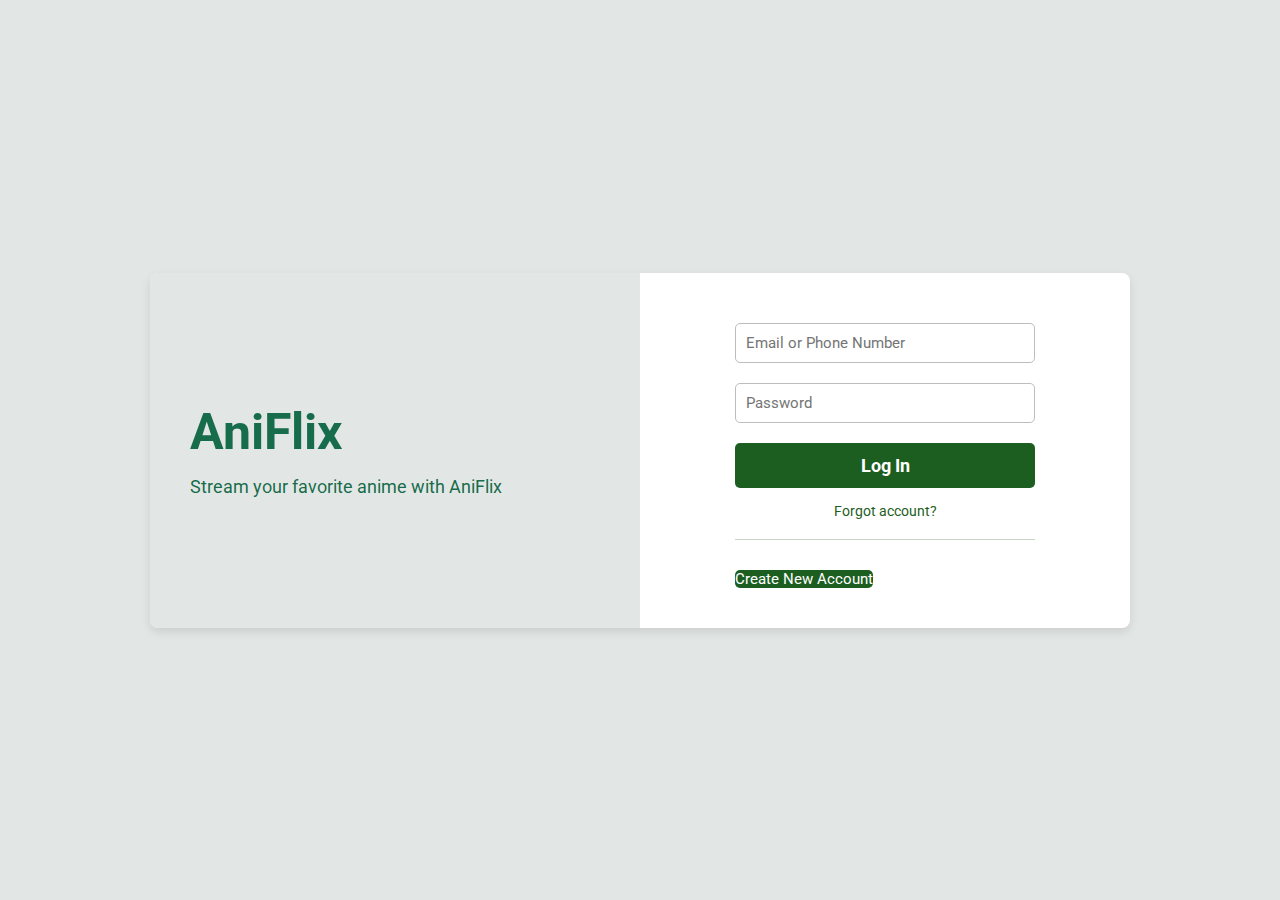
==== index.html @ 0716c6ec "login website" ====
<!DOCTYPE html>
<html lang="en">
  <head>
    <meta charset="UTF-8" />
    <meta name="viewport" content="width=device-width, initial-scale=1.0" />
    <title>Log in and Sign up</title>
    <link rel="stylesheet" href="style.css" />
  </head>

  <body>
    <div class="container">
      <div class="left-section">
        <h1 class="logo">AniFlix</h1>
        <p class="text">Stream your favorite anime with AniFlix</p>
      </div>

      <div class="right-section">
        <form class="login-form">
          <input
            type="text"
            placeholder="Email or Phone Number"
            class="input-field"
            required
          />
          <input
            type="password"
            placeholder="Password"
            class="input-field"
            required
          />
          <button type="submit" class="login-btn">Log In</button>
          <a href="#" class="forgot-password">Forgot account?</a>
          <div class="divider"></div>
          <button type="button" class="signup-btn">Create New Account</button>
        </form>
      </div>
    </div>
  </body>
</html>
---- style.css ----
@import url('https://fonts.googleapis.com/css2?family=Roboto:wght@300;400;500;700&display=swap');
*{
    margin: 0;
    padding: 0;
    box-sizing: border-box;
    font-family: 'Roboto', sans-serif;
    list-style: none;
    text-decoration: none;
    scroll-padding-top: 2rem;
    scroll-behavior: smooth;
}

body{
    display: flex;
    justify-content: center;
    align-items: center;
    min-height: 100vh;
    background-color: #d8dddcbe;
}

.container{
    display: flex;
    max-width: 980px;
    width:100%;
    background-color: white;
    border-radius: 8px;
    box-shadow: 0 4px 10px rgba(0, 0, 0, 0.1);
    overflow: hidden;
}

.left-section{
    flex: 1;
    padding: 40px;
    background-color: #d8dddcbe;
    color: #116947fa;
    display: flex;
    flex-direction: column;
    justify-content: center;
    text-align: left;
}

.logo{
    font-size: 50px;
    font-weight: bold;
    margin-bottom: 15px;
    transition: 0.4s;
}

.text{
    transition: 0.4s;
}

.logo:hover::after{
    width: 100%;
}

.text:hover::after{
    width:100%;
}

.left-section{
    font-size: 18px;
}

.right-section{
    flex: 1;
    padding: 40px;
    display: flex;
    flex-direction: column;
    justify-content: center;
}

.login-form{
    width: 100%;
    max-width: 300px;
    margin: auto;
}

.input-field{
    width: 100%;
    padding: 10px;
    margin: 10px 0;
    font-size: 15px;
    border: 1px solid #bdbdbd;
    border-radius: 5px;
}

.input-field:focus{
    border-color: #1b5e20;
    outline: none;
}

.login-btn{
    width: 100%;
    padding: 12px;
    background-color: #1b5e20;
    color: white;
    font-size: 18px;
    border: none;
    font-weight: bold;
    border-radius: 5px;
    cursor: pointer;
    margin-top: 10px;
    transition: background-color 0.2s;
}

.login-btn:hover{
    background-color: #2e7d32;
}

.forgot-password{
    display: block;
    text-align: center;
    color: #1b5e20;
    font-size: 14px;
    margin: 15px 0;
    transition: color 0.1s;
}

.forgot-password:hover{
    color: #2e7d32;
    text-decoration: underline;
}

.divider{
    height: 1px;
    background-color: #c7d8c8;
    margin-top: 20px;
    margin-bottom: 20px;

}

.signup-btn{
    background-color: #1b5e20;
    color: white;
    font-size: 15px;
    border-radius: 5px;
    cursor: pointer;
    margin-top: 10px;
    transition: background-color 0.2s;
    text-align: center;
    justify-content: center;
    border: none;
}
.signup-btn:hover{
    background-color: #388e3c;
    transform: scale(1.02);
}

@media (max-width: 768px) {
    .container {
    flex-direction: column;
    align-items: center;
    max-width: 90%;
    }
    
    .left-section,
    .right-section {
    flex: unset;
    width: 100%;
    padding: 20px;
    text-align: center;
    }
    
    .left-section {
    order: 2; 
    }
    
    .right-section {
    order: 1; 
    }
    
    .logo {
    font-size: 36px;
    }
    
    .left-section p {
    font-size: 16px;
    }
    }
    
    @media (max-width: 480px) {
    .logo {
    font-size: 28px;
    }
    
    .input-field {
    font-size: 14px;
    padding: 8px;
    }
    
    .login-btn,
    .signup-btn {
    font-size: 14px;
    padding: 10px;
    }
    
    .forgot-password {
    font-size: 12px;
    }
    
    .divider {
    margin: 10px 0;
    }
    }
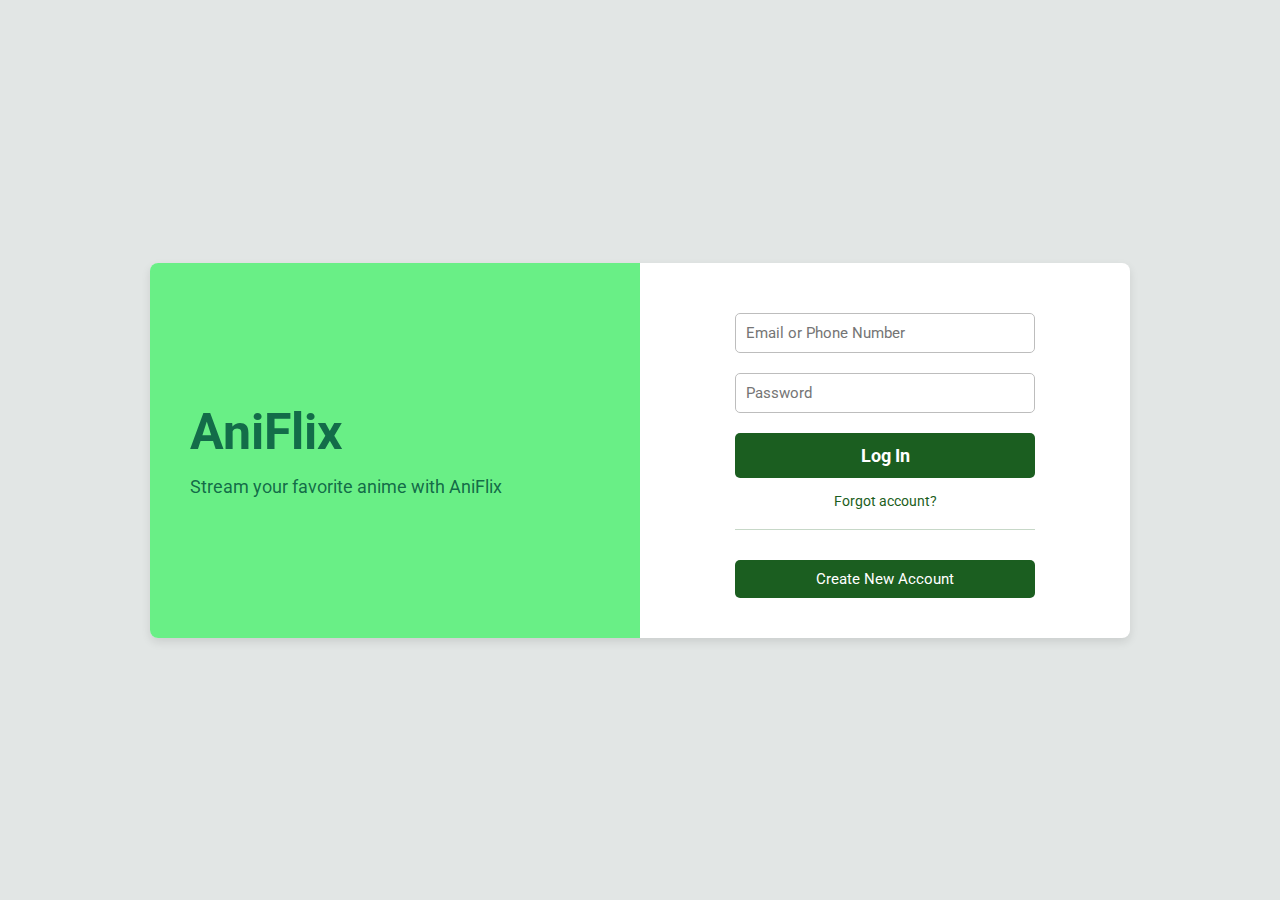
==== commit 4e2dab1c: "okay" ====
--- a/index.html
+++ b/index.html
@@ -31,7 +31,9 @@
           <button type="submit" class="login-btn">Log In</button>
           <a href="#" class="forgot-password">Forgot account?</a>
           <div class="divider"></div>
-          <button type="button" class="signup-btn">Create New Account</button>
+          <div class="signup-btn-container">
+            <button type="button" class="sign-btn">Create New Account</button>
+          </div>
         </form>
       </div>
     </div>
--- a/style.css
+++ b/style.css
@@ -31,7 +31,7 @@
 .left-section{
     flex: 1;
     padding: 40px;
-    background-color: #d8dddcbe;
+    background-color: #36e95dbe;
     color: #116947fa;
     display: flex;
     flex-direction: column;
@@ -43,11 +43,11 @@
     font-size: 50px;
     font-weight: bold;
     margin-bottom: 15px;
-    transition: 0.4s;
+    transition: 0.7s;
 }
 
 .text{
-    transition: 0.4s;
+    transition: 0.7s;
 }
 
 .logo:hover::after{
@@ -130,7 +130,14 @@
 
 }
 
-.signup-btn{
+.signup-btn-container {
+    text-align: center;
+    margin-top: 20px;
+    justify-content: center;
+}
+.sign-btn{
+    width: 100%;
+    padding: 10px;
     background-color: #1b5e20;
     color: white;
     font-size: 15px;
@@ -138,11 +145,9 @@
     cursor: pointer;
     margin-top: 10px;
     transition: background-color 0.2s;
-    text-align: center;
-    justify-content: center;
     border: none;
 }
-.signup-btn:hover{
+.sign-btn:hover{
     background-color: #388e3c;
     transform: scale(1.02);
 }
